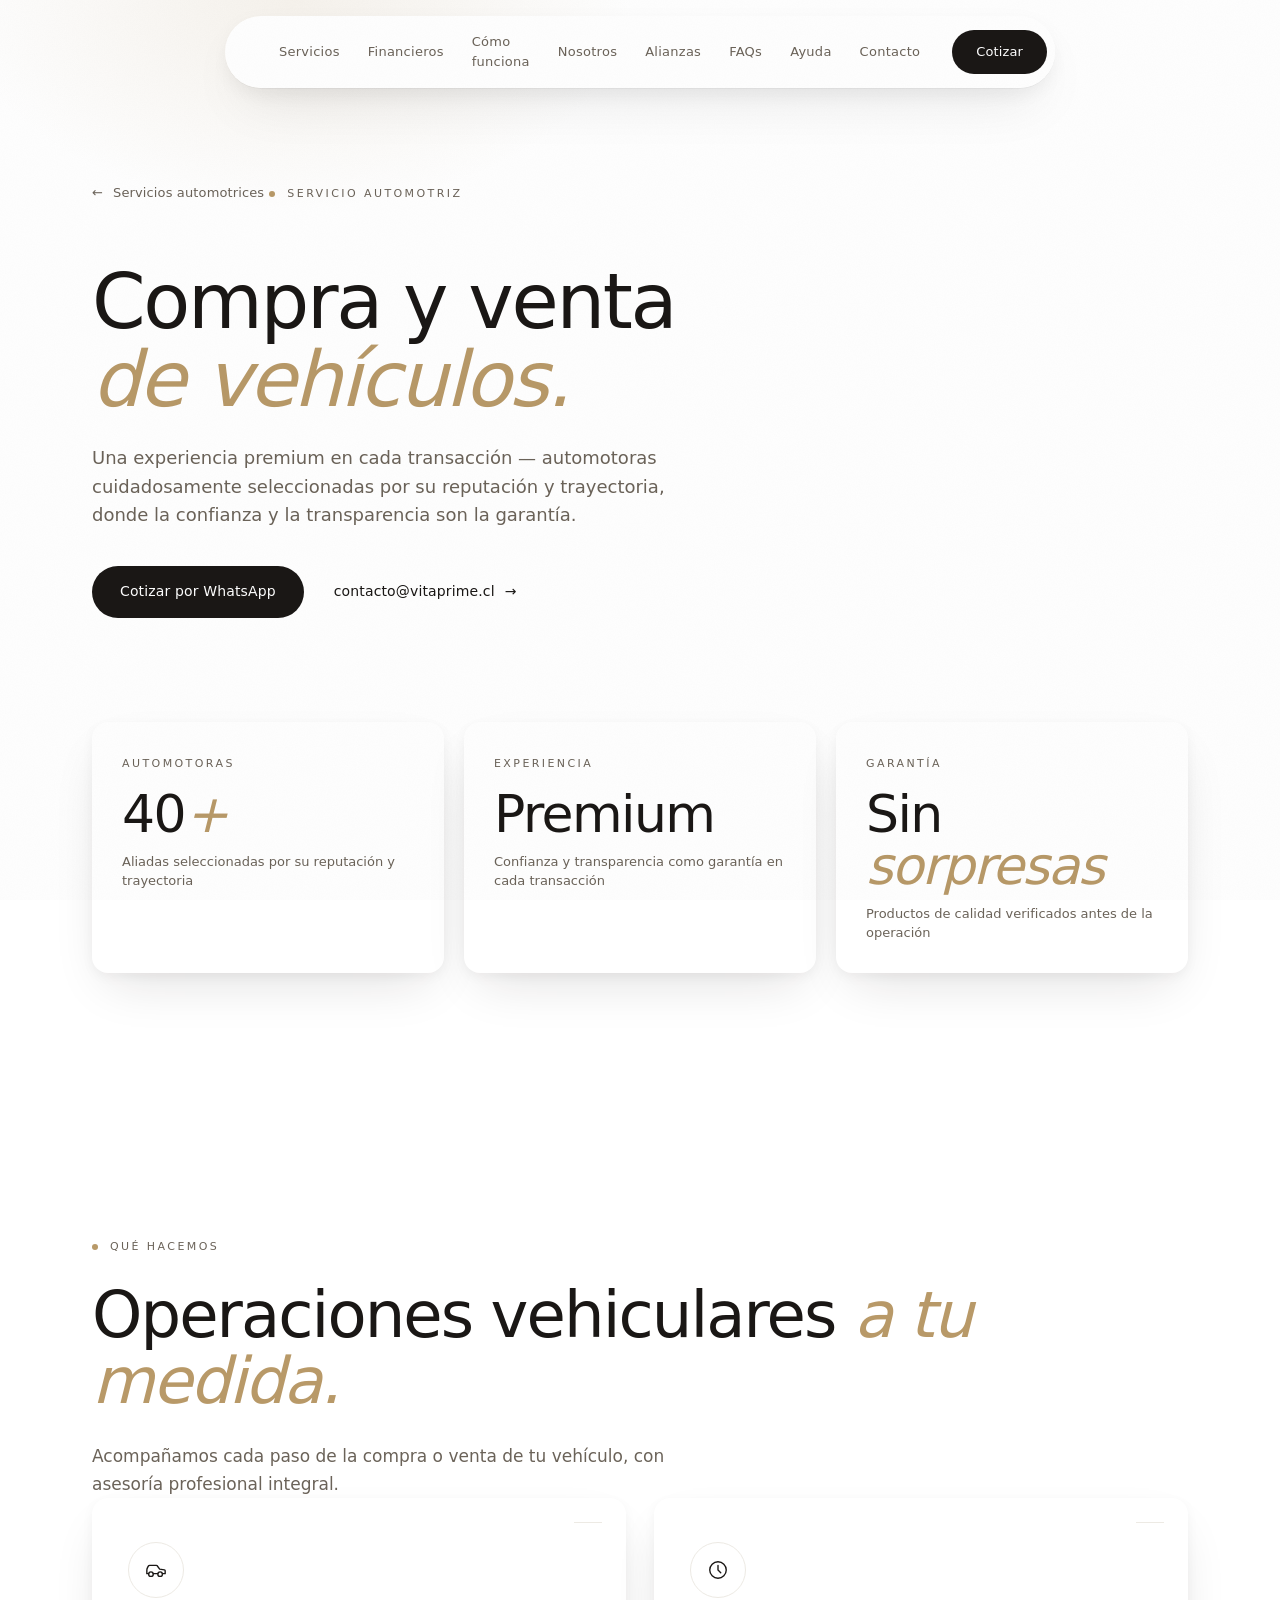
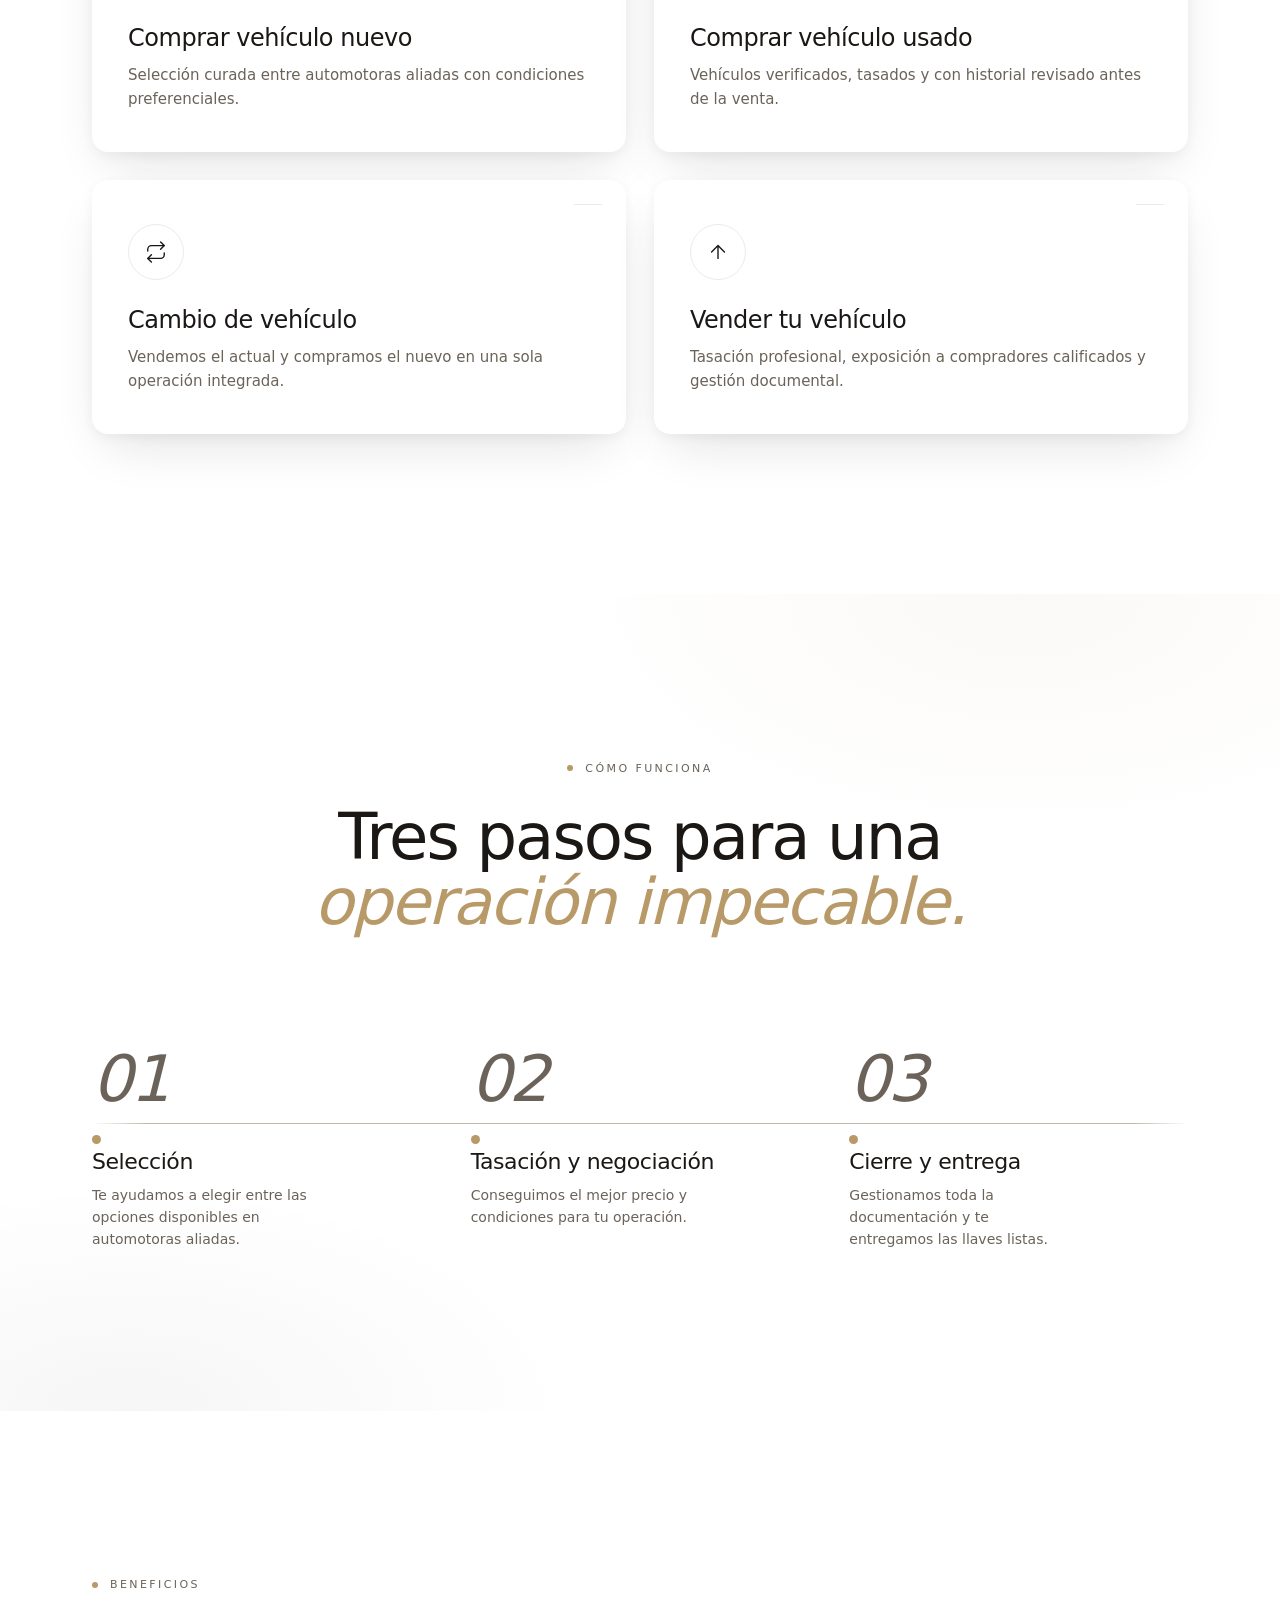
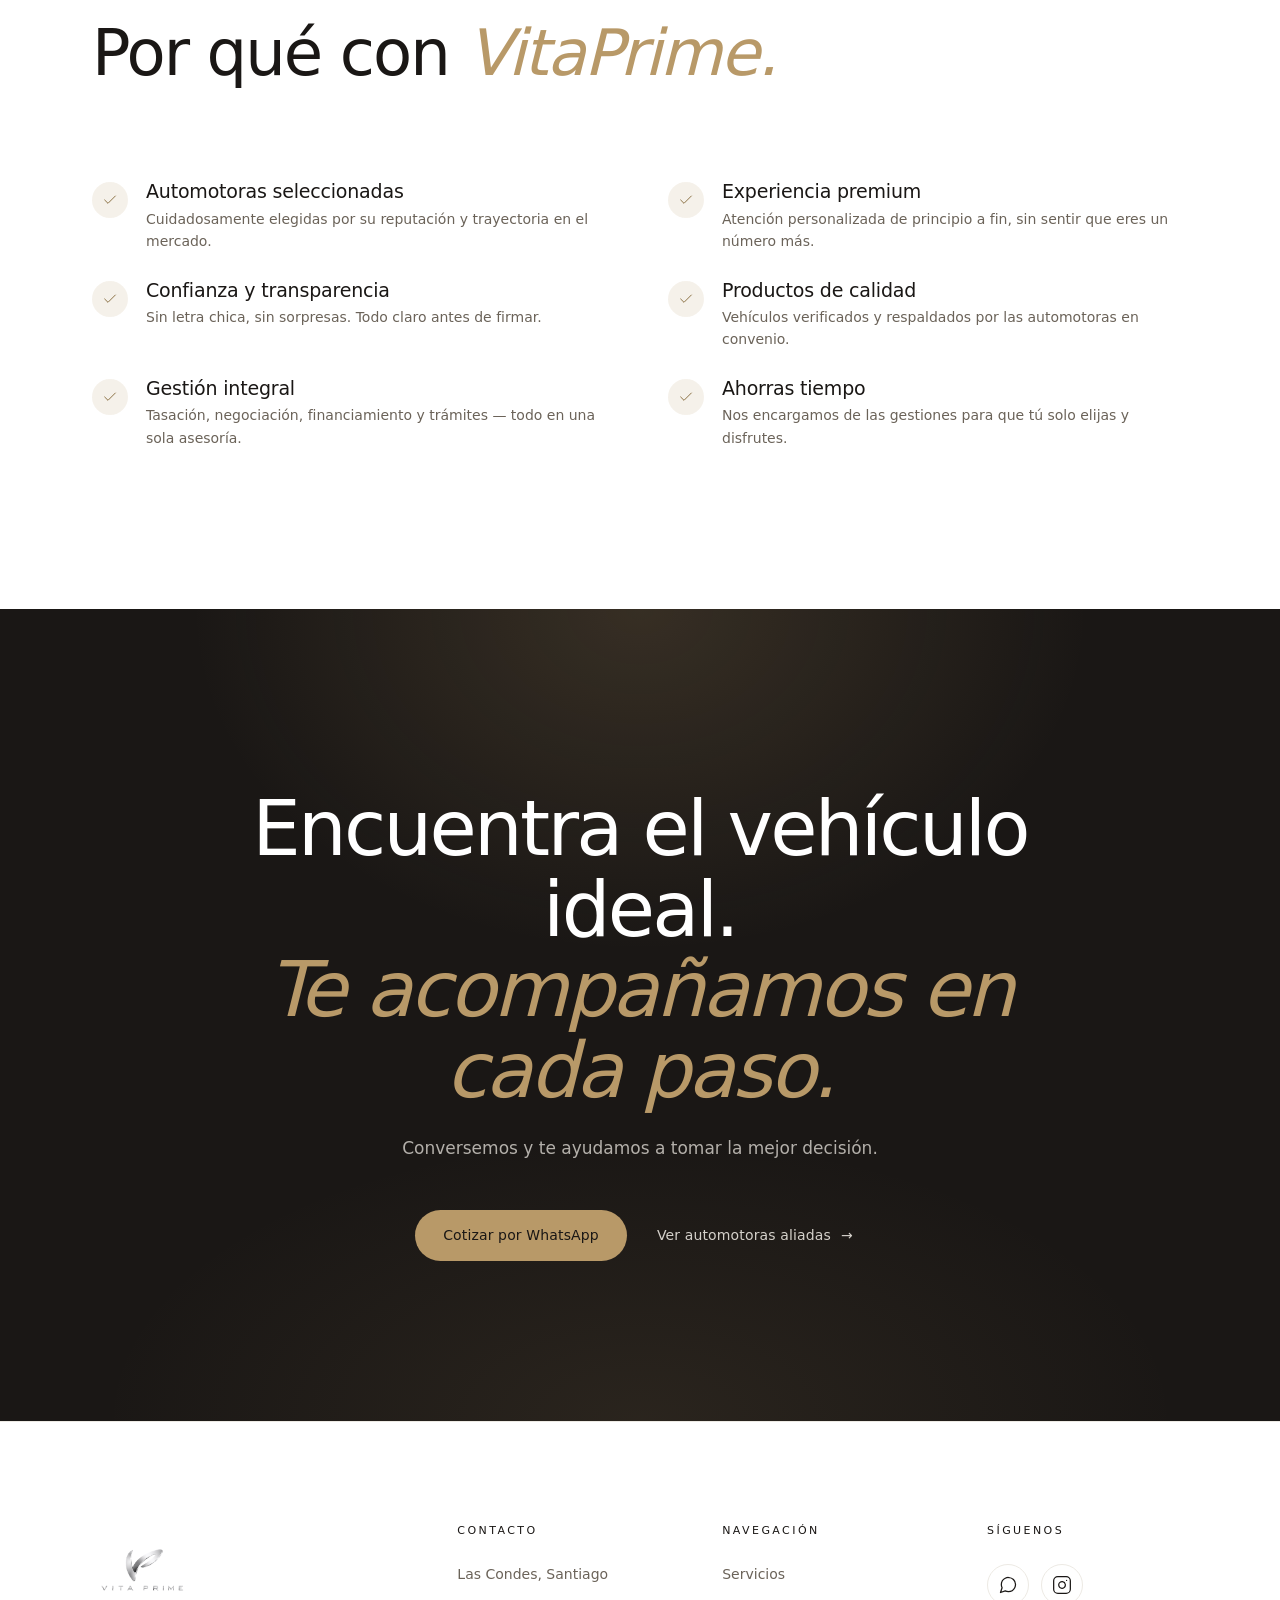
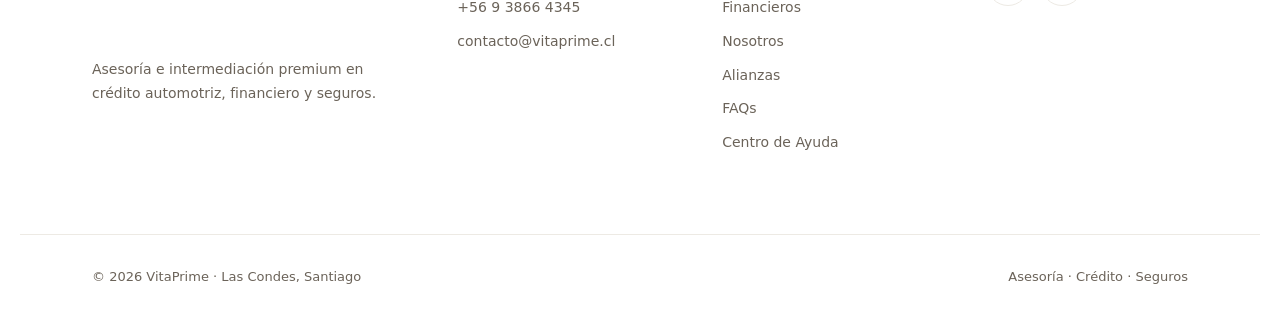
==== productos/compra-venta-vehiculos.html @ 62184d4e "Initial commit: VitaPrime website with editorial premium design - Home page with floating pill navba" ====
<!DOCTYPE html>
<html lang="es">
<head>
  <meta charset="UTF-8">
  <meta name="viewport" content="width=device-width, initial-scale=1.0">
  <title>Compra y Venta de Vehículos — VitaPrime</title>
  <meta name="description" content="Compra y venta de vehículos VitaPrime: asesoría premium en transacciones con +40 automotoras aliadas cuidadosamente seleccionadas. Confianza y transparencia garantizadas.">
  <link rel="stylesheet" href="../styles/reset.css">
  <link rel="stylesheet" href="../styles/main.css">
</head>
<body>

  <header class="nav" id="nav">
    <div class="nav__inner">
      <a href="../index.html" class="nav__logo nav__logo--img" aria-label="VitaPrime inicio">
        <img src="../assets/logos/Logo%20VitaPrime.png" alt="VitaPrime">
      </a>
      <nav class="nav__links" id="navLinks">
        <a href="../index.html#servicios">Servicios</a>
        <a href="../index.html#financieros">Financieros</a>
        <a href="../index.html#proceso">Cómo funciona</a>
        <a href="../index.html#nosotros">Nosotros</a>
        <a href="../index.html#alianzas">Alianzas</a>
        <a href="../index.html#faqs">FAQs</a>
        <a href="../recursos/centro-de-ayuda.html">Ayuda</a>
        <a href="../index.html#contacto">Contacto</a>
      </nav>
      <a href="https://wa.me/56938664345" target="_blank" rel="noopener" class="btn btn--primary nav__cta">Cotizar</a>
      <button class="nav__burger" id="navBurger" aria-label="Abrir menú" aria-expanded="false">
        <span></span><span></span><span></span>
      </button>
    </div>
  </header>

  <section class="product-top">
    <div class="container">
      <a href="../index.html#servicios" class="product-top__back">
        <span aria-hidden="true">←</span> Servicios automotrices
      </a>
      <span class="eyebrow">Servicio automotriz</span>
      <h1 class="product-top__title">
        Compra y venta <span class="muted">de vehículos.</span>
      </h1>
      <p class="product-top__lead">
        Una experiencia premium en cada transacción — automotoras cuidadosamente seleccionadas
        por su reputación y trayectoria, donde la confianza y la transparencia son la garantía.
      </p>
      <div class="product-top__ctas">
        <a href="https://wa.me/56938664345" target="_blank" rel="noopener" class="btn btn--primary">Cotizar por WhatsApp</a>
        <a href="mailto:contacto@vitaprime.cl" class="btn btn--ghost">contacto@vitaprime.cl <span class="arrow" aria-hidden="true">→</span></a>
      </div>
    </div>
  </section>

  <section class="product-stats">
    <div class="container product-stats__inner">
      <article class="card-float product-stat">
        <span class="product-stat__eyebrow">Automotoras</span>
        <div class="product-stat__value">40<span>+</span></div>
        <div class="product-stat__label">Aliadas seleccionadas por su reputación y trayectoria</div>
      </article>
      <article class="card-float product-stat">
        <span class="product-stat__eyebrow">Experiencia</span>
        <div class="product-stat__value">Premium</div>
        <div class="product-stat__label">Confianza y transparencia como garantía en cada transacción</div>
      </article>
      <article class="card-float product-stat">
        <span class="product-stat__eyebrow">Garantía</span>
        <div class="product-stat__value">Sin<span> sorpresas</span></div>
        <div class="product-stat__label">Productos de calidad verificados antes de la operación</div>
      </article>
    </div>
  </section>

  <section class="section" id="usos">
    <div class="container product-grid">
      <header class="product-grid__head">
        <span class="eyebrow">Qué hacemos</span>
        <h2 class="section__title">Operaciones vehiculares <span class="muted">a tu medida.</span></h2>
        <p class="section__lead">
          Acompañamos cada paso de la compra o venta de tu vehículo, con asesoría profesional integral.
        </p>
      </header>

      <div class="grid grid--2x2">
        <article class="card-float service">
          <div class="service__icon" aria-hidden="true">
            <svg viewBox="0 0 24 24" fill="none" stroke="currentColor" stroke-width="1.5" stroke-linecap="round" stroke-linejoin="round"><path d="M14 16H9m10 0h3v-3.15a1 1 0 0 0-.84-.99L16 11l-2.7-3.6a1 1 0 0 0-.8-.4H5.24a2 2 0 0 0-1.8 1.1l-.8 1.63A6 6 0 0 0 2 12.42V16h2"/><circle cx="6.5" cy="16.5" r="2.5"/><circle cx="16.5" cy="16.5" r="2.5"/></svg>
          </div>
          <h3 class="service__title">Comprar vehículo nuevo</h3>
          <p class="service__desc">Selección curada entre automotoras aliadas con condiciones preferenciales.</p>
        </article>

        <article class="card-float service">
          <div class="service__icon" aria-hidden="true">
            <svg viewBox="0 0 24 24" fill="none" stroke="currentColor" stroke-width="1.5" stroke-linecap="round" stroke-linejoin="round"><path d="M21 12a9 9 0 1 1-18 0 9 9 0 0 1 18 0z"/><polyline points="12 7 12 12 15 15"/></svg>
          </div>
          <h3 class="service__title">Comprar vehículo usado</h3>
          <p class="service__desc">Vehículos verificados, tasados y con historial revisado antes de la venta.</p>
        </article>

        <article class="card-float service">
          <div class="service__icon" aria-hidden="true">
            <svg viewBox="0 0 24 24" fill="none" stroke="currentColor" stroke-width="1.5" stroke-linecap="round" stroke-linejoin="round"><polyline points="17 1 21 5 17 9"/><path d="M3 11V9a4 4 0 0 1 4-4h14"/><polyline points="7 23 3 19 7 15"/><path d="M21 13v2a4 4 0 0 1-4 4H3"/></svg>
          </div>
          <h3 class="service__title">Cambio de vehículo</h3>
          <p class="service__desc">Vendemos el actual y compramos el nuevo en una sola operación integrada.</p>
        </article>

        <article class="card-float service">
          <div class="service__icon" aria-hidden="true">
            <svg viewBox="0 0 24 24" fill="none" stroke="currentColor" stroke-width="1.5" stroke-linecap="round" stroke-linejoin="round"><path d="M12 19V6M5 12l7-7 7 7"/></svg>
          </div>
          <h3 class="service__title">Vender tu vehículo</h3>
          <p class="service__desc">Tasación profesional, exposición a compradores calificados y gestión documental.</p>
        </article>
      </div>
    </div>
  </section>

  <section class="section section--alt">
    <div class="container">
      <header class="section__head section__head--center">
        <span class="eyebrow">Cómo funciona</span>
        <h2 class="section__title">Tres pasos para una <span class="muted">operación impecable.</span></h2>
      </header>
      <ol class="process">
        <li class="process__step">
          <span class="process__num">01</span>
          <h3 class="process__title">Selección</h3>
          <p class="process__desc">Te ayudamos a elegir entre las opciones disponibles en automotoras aliadas.</p>
        </li>
        <li class="process__step">
          <span class="process__num">02</span>
          <h3 class="process__title">Tasación y negociación</h3>
          <p class="process__desc">Conseguimos el mejor precio y condiciones para tu operación.</p>
        </li>
        <li class="process__step">
          <span class="process__num">03</span>
          <h3 class="process__title">Cierre y entrega</h3>
          <p class="process__desc">Gestionamos toda la documentación y te entregamos las llaves listas.</p>
        </li>
        <span class="process__line" aria-hidden="true"></span>
      </ol>
    </div>
  </section>

  <section class="section">
    <div class="container product-benefits">
      <header class="section__head">
        <span class="eyebrow">Beneficios</span>
        <h2 class="section__title">Por qué con <span class="muted">VitaPrime.</span></h2>
      </header>
      <ul class="benefits-list">
        <li class="benefits-list__item">
          <div class="benefits-list__icon" aria-hidden="true"><svg viewBox="0 0 24 24" fill="none" stroke="currentColor" stroke-width="1.5" stroke-linecap="round" stroke-linejoin="round"><polyline points="20 6 9 17 4 12"/></svg></div>
          <div><h3>Automotoras seleccionadas</h3><p>Cuidadosamente elegidas por su reputación y trayectoria en el mercado.</p></div>
        </li>
        <li class="benefits-list__item">
          <div class="benefits-list__icon" aria-hidden="true"><svg viewBox="0 0 24 24" fill="none" stroke="currentColor" stroke-width="1.5" stroke-linecap="round" stroke-linejoin="round"><polyline points="20 6 9 17 4 12"/></svg></div>
          <div><h3>Experiencia premium</h3><p>Atención personalizada de principio a fin, sin sentir que eres un número más.</p></div>
        </li>
        <li class="benefits-list__item">
          <div class="benefits-list__icon" aria-hidden="true"><svg viewBox="0 0 24 24" fill="none" stroke="currentColor" stroke-width="1.5" stroke-linecap="round" stroke-linejoin="round"><polyline points="20 6 9 17 4 12"/></svg></div>
          <div><h3>Confianza y transparencia</h3><p>Sin letra chica, sin sorpresas. Todo claro antes de firmar.</p></div>
        </li>
        <li class="benefits-list__item">
          <div class="benefits-list__icon" aria-hidden="true"><svg viewBox="0 0 24 24" fill="none" stroke="currentColor" stroke-width="1.5" stroke-linecap="round" stroke-linejoin="round"><polyline points="20 6 9 17 4 12"/></svg></div>
          <div><h3>Productos de calidad</h3><p>Vehículos verificados y respaldados por las automotoras en convenio.</p></div>
        </li>
        <li class="benefits-list__item">
          <div class="benefits-list__icon" aria-hidden="true"><svg viewBox="0 0 24 24" fill="none" stroke="currentColor" stroke-width="1.5" stroke-linecap="round" stroke-linejoin="round"><polyline points="20 6 9 17 4 12"/></svg></div>
          <div><h3>Gestión integral</h3><p>Tasación, negociación, financiamiento y trámites — todo en una sola asesoría.</p></div>
        </li>
        <li class="benefits-list__item">
          <div class="benefits-list__icon" aria-hidden="true"><svg viewBox="0 0 24 24" fill="none" stroke="currentColor" stroke-width="1.5" stroke-linecap="round" stroke-linejoin="round"><polyline points="20 6 9 17 4 12"/></svg></div>
          <div><h3>Ahorras tiempo</h3><p>Nos encargamos de las gestiones para que tú solo elijas y disfrutes.</p></div>
        </li>
      </ul>
    </div>
  </section>

  <section class="cta-final">
    <div class="container">
      <h2 class="cta-final__title">
        <span class="heavy">Encuentra el vehículo ideal.</span>
        <span class="light">Te acompañamos en cada paso.</span>
      </h2>
      <p class="cta-final__lead">Conversemos y te ayudamos a tomar la mejor decisión.</p>
      <div class="cta-final__buttons">
        <a href="https://wa.me/56938664345" target="_blank" rel="noopener" class="btn btn--bronze">Cotizar por WhatsApp</a>
        <a href="../index.html#alianzas" class="btn btn--ghost">Ver automotoras aliadas <span class="arrow" aria-hidden="true">→</span></a>
      </div>
    </div>
  </section>

  <footer class="footer" id="contacto">
    <div class="container footer__inner">
      <div class="footer__col">
        <a href="../index.html" class="footer__logo" aria-label="VitaPrime"><img src="../assets/logos/Logo%20VitaPrime.png" alt="VitaPrime"></a>
        <p class="footer__about">Asesoría e intermediación premium en crédito automotriz, financiero y seguros.</p>
      </div>
      <div class="footer__col">
        <h5 class="footer__title">Contacto</h5>
        <ul class="footer__list">
          <li>Las Condes, Santiago</li>
          <li><a href="tel:+56938664345">+56 9 3866 4345</a></li>
          <li><a href="mailto:contacto@vitaprime.cl">contacto@vitaprime.cl</a></li>
        </ul>
      </div>
      <div class="footer__col">
        <h5 class="footer__title">Navegación</h5>
        <ul class="footer__list">
          <li><a href="../index.html#servicios">Servicios</a></li>
          <li><a href="../index.html#financieros">Financieros</a></li>
          <li><a href="../index.html#nosotros">Nosotros</a></li>
          <li><a href="../index.html#alianzas">Alianzas</a></li>
          <li><a href="../index.html#faqs">FAQs</a></li>
          <li><a href="../recursos/centro-de-ayuda.html">Centro de Ayuda</a></li>
        </ul>
      </div>
      <div class="footer__col">
        <h5 class="footer__title">Síguenos</h5>
        <div class="footer__social">
          <a href="https://wa.me/56938664345" target="_blank" rel="noopener" aria-label="WhatsApp"><svg viewBox="0 0 24 24" fill="none" stroke="currentColor" stroke-width="1.5" stroke-linecap="round" stroke-linejoin="round" width="20" height="20"><path d="M21 11.5a8.38 8.38 0 0 1-.9 3.8 8.5 8.5 0 0 1-7.6 4.7 8.38 8.38 0 0 1-3.8-.9L3 21l1.9-5.7a8.38 8.38 0 0 1-.9-3.8 8.5 8.5 0 0 1 4.7-7.6 8.38 8.38 0 0 1 3.8-.9h.5a8.48 8.48 0 0 1 8 8v.5z"/></svg></a>
          <a href="https://www.instagram.com/vitaprime.cl/" target="_blank" rel="noopener" aria-label="Instagram"><svg viewBox="0 0 24 24" fill="none" stroke="currentColor" stroke-width="1.5" stroke-linecap="round" stroke-linejoin="round" width="20" height="20"><rect x="2" y="2" width="20" height="20" rx="5" ry="5"/><path d="M16 11.37A4 4 0 1 1 12.63 8 4 4 0 0 1 16 11.37z"/><line x1="17.5" y1="6.5" x2="17.51" y2="6.5"/></svg></a>
        </div>
      </div>
    </div>
    <div class="footer__bottom container">
      <span>© <span id="year"></span> VitaPrime · Las Condes, Santiago</span>
      <span class="footer__credit">Asesoría · Crédito · Seguros</span>
    </div>
  </footer>

  <script src="../scripts/main.js" defer></script>
</body>
</html>
---- styles/main.css ----
/* ============================================
   VitaPrime — Estilos (Editorial Premium)
   ============================================ */

/* ---------- Layout helpers ---------- */
.container {
  width: 100%;
  max-width: var(--container);
  margin: 0 auto;
  padding: 0 var(--gutter-d);
}
.container--narrow { max-width: 880px; }

.section {
  padding: 160px 0;
  position: relative;
  background: var(--bone);
}
.section--alt {
  background: var(--ivory);
  position: relative;
}
/* Sutil radial mesh en secciones alternas — atmósfera */
.section--alt::before {
  content: "";
  position: absolute;
  inset: 0;
  pointer-events: none;
  background:
    radial-gradient(60% 50% at 80% 0%, rgba(184,153,104,0.06) 0%, transparent 60%),
    radial-gradient(50% 40% at 10% 100%, rgba(26,23,21,0.04) 0%, transparent 70%);
}
.section > .container, .section--alt > .container { position: relative; z-index: 1; }

.section__head {
  text-align: left;
  max-width: 760px;
  margin: 0 0 96px;
}
.section__head--center { text-align: center; margin: 0 auto 96px; }

/* Eyebrow editorial: Geist mayúsculas + bullet bronce */
.eyebrow {
  display: inline-flex;
  align-items: center;
  gap: 12px;
  font-family: var(--font-sans);
  font-size: 11px;
  font-weight: 500;
  letter-spacing: 0.22em;
  text-transform: uppercase;
  color: var(--ash);
  margin-bottom: 28px;
}
.eyebrow::before {
  content: "";
  width: 6px;
  height: 6px;
  background: var(--bronze);
  border-radius: 50%;
}
.eyebrow--light { color: rgba(245, 241, 234, 0.85); }

/* Section title: serif display con itálica para la palabra "muted" */
.section__title {
  font-family: var(--font-display);
  font-size: clamp(36px, 5.2vw, 64px);
  font-weight: 400;
  font-variation-settings: 'opsz' 144, 'SOFT' 50;
  line-height: 1.02;
  letter-spacing: -0.03em;
  color: var(--charcoal);
  margin-bottom: 28px;
}
.section__title .muted {
  font-style: italic;
  font-weight: 300;
  font-variation-settings: 'opsz' 144, 'SOFT' 100;
  color: var(--bronze);
  font-feature-settings: 'ss01';
}

.section__lead {
  font-family: var(--font-sans);
  font-size: 17px;
  font-weight: 400;
  line-height: 1.65;
  color: var(--ash);
  max-width: 600px;
}
.section__head--center .section__lead { margin: 0 auto; }

/* ---------- Botones ---------- */
.btn {
  display: inline-flex;
  align-items: center;
  gap: 10px;
  padding: 15px 28px;
  font-family: var(--font-sans);
  font-size: 14px;
  font-weight: 500;
  letter-spacing: 0.01em;
  border-radius: var(--radius-pill);
  transition: transform 0.4s var(--ease-out), background 0.4s var(--ease-out), color 0.4s var(--ease-out), box-shadow 0.4s var(--ease-out);
  white-space: nowrap;
}
.btn--primary {
  background: var(--charcoal);
  color: var(--bone);
}
.btn--primary:hover {
  transform: translateY(-2px);
  background: var(--ink);
  box-shadow: var(--shadow-hover);
}
.btn--light {
  background: var(--bone);
  color: var(--charcoal);
}
.btn--light:hover {
  transform: translateY(-2px);
  background: var(--paper);
  box-shadow: 0 18px 40px rgba(0,0,0,0.25);
}
.btn--bronze {
  background: var(--bronze);
  color: var(--charcoal);
}
.btn--bronze:hover {
  background: var(--bronze-deep);
  color: var(--bone);
  transform: translateY(-2px);
}
.btn--ghost {
  background: transparent;
  color: var(--charcoal);
  padding: 15px 12px;
}
.btn--ghost:hover { color: var(--bronze-deep); }
.btn--ghost-light { color: rgba(245, 241, 234, 0.95); }
.btn--ghost-light:hover { color: var(--bone); }

.btn .arrow {
  display: inline-block;
  transition: transform 0.3s var(--ease-out);
}
.btn:hover .arrow { transform: translateX(4px); }

/* ---------- Tarjetas ---------- */
.card-float {
  background: #FFFFFF;
  border-radius: var(--radius-card);
  padding: 32px;
  box-shadow: var(--shadow-card);
  border: none;
  transition: transform 0.5s var(--ease-out), box-shadow 0.5s var(--ease-out);
}
.card-float:hover {
  transform: translateY(-6px);
  box-shadow: var(--shadow-hover);
}

/* ============================================
   NAV
   ============================================ */
/* Navbar = pill flotante centrado, ancho = contenido */
.nav {
  position: fixed;
  top: 16px;
  left: 50%;
  transform: translateX(-50%);
  z-index: 100;
  background: rgba(255, 255, 255, 0.96);
  backdrop-filter: saturate(180%) blur(20px);
  -webkit-backdrop-filter: saturate(180%) blur(20px);
  border-radius: 9999px;
  box-shadow:
    0 1px 1px rgba(26, 23, 21, 0.04),
    0 8px 24px -4px rgba(26, 23, 21, 0.08),
    0 24px 56px -16px rgba(26, 23, 21, 0.10);
  transition: top 0.45s var(--ease-emph), opacity 0.35s var(--ease-out), box-shadow 0.4s var(--ease-out);
}
/* Estado oculto: se desliza hacia arriba fuera del viewport */
.nav.is-hidden {
  top: -160px;
  opacity: 0;
  pointer-events: none;
}
.nav.is-scrolled {
  box-shadow:
    0 1px 1px rgba(26, 23, 21, 0.05),
    0 12px 32px -6px rgba(26, 23, 21, 0.12),
    0 32px 64px -20px rgba(26, 23, 21, 0.14);
}
/* Pill se ajusta al contenido (sin space-between que dispersaría los items) */
.nav__inner {
  display: flex;
  align-items: center;
  gap: 32px;
  height: 72px;
  width: auto;
  max-width: none;
  margin: 0;
  padding: 0 8px 0 22px;
}

/* Logo serif (texto) — siempre oscuro porque el pill siempre es claro */
.nav__logo {
  display: inline-flex;
  align-items: baseline;
  font-family: var(--font-display);
  font-weight: 500;
  font-size: 24px;
  letter-spacing: -0.02em;
  color: var(--charcoal);
}
.nav__logo-mark--light {
  font-style: italic;
  font-weight: 300;
  color: var(--bronze);
  margin-left: 1px;
}

/* Logo en imagen — desborda verticalmente el pill manteniendo su altura */
.nav { overflow: visible; }
.nav__logo--img {
  display: inline-flex;
  align-items: center;
  height: 72px;          /* misma altura del nav: la imagen se centra y desborda */
}
.nav__logo--img img {
  height: 110px;
  width: auto;
  display: block;
}

.nav__links {
  display: flex;
  align-items: center;
  gap: 28px;
}
.nav__links a {
  font-family: var(--font-sans);
  font-size: 13px;
  font-weight: 500;
  letter-spacing: 0.02em;
  color: var(--ash);
  position: relative;
  transition: color 0.3s var(--ease-out);
}
.nav__links a::after {
  content: "";
  position: absolute;
  left: 0; right: 0; bottom: -8px;
  height: 1px;
  background: currentColor;
  transform: scaleX(0);
  transform-origin: left;
  transition: transform 0.4s var(--ease-out);
}
.nav__links a:hover { color: var(--charcoal); }
.nav__links a:hover::after { transform: scaleX(1); }

.nav__cta {
  background: var(--charcoal);
  color: var(--bone);
  border: none;
  padding: 12px 24px;
  font-size: 13px;
  font-weight: 500;
}
.nav__cta:hover {
  background: var(--bronze);
  color: var(--charcoal);
  transform: translateY(-1px);
}

.nav__burger {
  display: none;
  width: 26px;
  height: 20px;
  flex-direction: column;
  justify-content: space-between;
}
.nav__burger span {
  display: block;
  width: 100%;
  height: 1.5px;
  background: var(--charcoal);
  border-radius: 2px;
  transition: transform 0.4s var(--ease-out), opacity 0.3s;
}
.nav__burger.is-open span:nth-child(1) { transform: translateY(10px) rotate(45deg); }
.nav__burger.is-open span:nth-child(2) { opacity: 0; }
.nav__burger.is-open span:nth-child(3) { transform: translateY(-10px) rotate(-45deg); }

/* ============================================
   HERO — video de fondo + overlay editorial
   ============================================ */
.hero {
  position: relative;
  min-height: 100vh;
  display: flex;
  align-items: center;
  justify-content: flex-start;
  overflow: hidden;
  color: var(--bone);
}
.hero__video {
  position: absolute;
  inset: 0;
  width: 100%;
  height: 100%;
  object-fit: cover;
  z-index: 0;
  filter: saturate(0.85) contrast(1.05);
}
.hero__overlay {
  position: absolute;
  inset: 0;
  z-index: 1;
  background:
    linear-gradient(180deg, rgba(14,12,10,0.55) 0%, rgba(14,12,10,0.30) 35%, rgba(14,12,10,0.65) 100%),
    radial-gradient(70% 60% at 30% 50%, rgba(14,12,10,0.0) 0%, rgba(14,12,10,0.40) 100%);
}

.hero__content {
  position: relative;
  z-index: 3;
  width: 100%;
  max-width: 720px;
  padding: 0 var(--gutter-d);
  margin: 0;
  text-align: left;
}
.hero__title {
  font-family: var(--font-display);
  font-weight: 400;
  font-size: clamp(44px, 7vw, 90px);
  line-height: 0.98;
  letter-spacing: -0.03em;
  margin: 24px 0 32px;
  color: var(--bone);
  text-wrap: balance;
  font-variation-settings: 'opsz' 144, 'SOFT' 50;
}
.hero__title .heavy {
  display: block;
  font-weight: 600;
  letter-spacing: -0.04em;
}
.hero__title .light {
  display: block;
  font-style: italic;
  font-weight: 300;
  color: rgba(245, 241, 234, 0.78);
  letter-spacing: -0.02em;
  margin-top: 6px;
  font-variation-settings: 'opsz' 144, 'SOFT' 100;
}

.hero__lead {
  font-family: var(--font-sans);
  font-size: clamp(15px, 1.4vw, 18px);
  font-weight: 400;
  line-height: 1.65;
  color: rgba(245, 241, 234, 0.85);
  max-width: 540px;
  margin-bottom: 44px;
}

.hero__ctas {
  display: inline-flex;
  align-items: center;
  gap: 18px;
  flex-wrap: wrap;
}

.hero__scroll {
  position: absolute;
  bottom: 36px;
  left: 50%;
  transform: translateX(-50%);
  z-index: 3;
  display: inline-flex;
  align-items: center;
  gap: 10px;
  font-family: var(--font-sans);
  font-size: 11px;
  letter-spacing: 0.22em;
  text-transform: uppercase;
  color: rgba(245, 241, 234, 0.7);
}
.hero__scroll-line {
  display: inline-block;
  width: 40px;
  height: 1px;
  background: rgba(245, 241, 234, 0.5);
  position: relative;
  overflow: hidden;
}
.hero__scroll-line::after {
  content: "";
  position: absolute;
  inset: 0;
  background: var(--bronze);
  transform: translateX(-100%);
  animation: scrollLine 2.4s infinite var(--ease-out);
}
@keyframes scrollLine {
  0% { transform: translateX(-100%); }
  60% { transform: translateX(0); }
  100% { transform: translateX(100%); }
}

/* Hero word reveal (animación staggered) */
.hero .reveal-word {
  display: inline-block;
  opacity: 0;
  transform: translateY(16px);
  animation: wordIn 0.9s var(--ease-emph) forwards;
}
.hero__title .heavy .reveal-word { animation-delay: calc(var(--i, 0) * 80ms + 200ms); }
.hero__title .light .reveal-word { animation-delay: calc(var(--i, 0) * 80ms + 600ms); }
@keyframes wordIn {
  to { opacity: 1; transform: translateY(0); }
}

.hero .eyebrow,
.hero .hero__lead,
.hero .hero__ctas {
  opacity: 0;
  animation: fadeUp 0.8s var(--ease-out) forwards;
}
.hero .eyebrow { animation-delay: 100ms; }
.hero .hero__lead { animation-delay: 1200ms; }
.hero .hero__ctas { animation-delay: 1400ms; }
@keyframes fadeUp {
  from { opacity: 0; transform: translateY(12px); }
  to { opacity: 1; transform: translateY(0); }
}

/* ============================================
   PRODUCT DETAIL — top, stats, benefits
   ============================================ */
.product-top {
  background: var(--bone);
  padding: 180px 0 80px;        /* espacio para que el nav flotante no tape */
  position: relative;
  overflow: hidden;
}
.product-top::before {
  content: "";
  position: absolute;
  inset: -30% 0 auto -10%;
  height: 100%;
  pointer-events: none;
  background: radial-gradient(40% 50% at 30% 30%, rgba(184,153,104,0.12) 0%, transparent 60%);
}
.product-top > .container { position: relative; z-index: 1; }

.product-top__back {
  display: inline-flex;
  align-items: center;
  gap: 10px;
  font-family: var(--font-sans);
  font-size: 13px;
  font-weight: 500;
  letter-spacing: 0.01em;
  color: var(--ash);
  margin-bottom: 40px;
  transition: color 0.3s var(--ease-out), gap 0.3s var(--ease-out);
}
.product-top__back:hover {
  color: var(--charcoal);
  gap: 14px;
}

.product-top__title {
  font-family: var(--font-display);
  font-weight: 400;
  font-size: clamp(40px, 6vw, 80px);
  line-height: 1.02;
  letter-spacing: -0.03em;
  color: var(--charcoal);
  margin: 20px 0 24px;
  max-width: 16ch;
  text-wrap: balance;
}
.product-top__title .muted {
  font-style: italic;
  font-weight: 300;
  color: var(--bronze);
}
.product-top__lead {
  font-family: var(--font-sans);
  font-size: 18px;
  font-weight: 400;
  line-height: 1.6;
  color: var(--ash);
  max-width: 600px;
  margin-bottom: 36px;
}
.product-top__ctas {
  display: inline-flex;
  align-items: center;
  gap: 18px;
  flex-wrap: wrap;
}

.product-stats {
  padding: 24px 0 100px;
  background: var(--bone);
  position: relative;
}
.product-stats__inner {
  display: grid;
  grid-template-columns: repeat(3, 1fr);
  gap: 20px;
}
.product-stat {
  padding: 28px 30px 30px;
  position: relative;
}
.product-stat__eyebrow {
  display: inline-block;
  font-family: var(--font-sans);
  font-size: 11px;
  font-weight: 500;
  letter-spacing: 0.22em;
  text-transform: uppercase;
  color: var(--ash);
  margin-bottom: 16px;
}
.product-stat__value {
  font-family: var(--font-display);
  font-size: clamp(36px, 4.2vw, 52px);
  font-weight: 400;
  line-height: 1;
  letter-spacing: -0.03em;
  color: var(--charcoal);
  margin-bottom: 12px;
}
.product-stat__value span {
  font-style: italic;
  font-weight: 300;
  color: var(--bronze);
}
.product-stat__label {
  font-family: var(--font-sans);
  font-size: 13px;
  font-weight: 400;
  color: var(--ash);
  line-height: 1.5;
}

/* Beneficios — lista con icono check */
.benefits-list {
  display: grid;
  grid-template-columns: repeat(2, 1fr);
  gap: 28px 56px;
  margin-top: 16px;
}
.benefits-list__item {
  display: flex;
  align-items: flex-start;
  gap: 18px;
}
.benefits-list__icon {
  flex: 0 0 auto;
  width: 36px;
  height: 36px;
  border-radius: 50%;
  background: var(--bronze-soft);
  color: var(--bronze-deep);
  display: inline-flex;
  align-items: center;
  justify-content: center;
}
.benefits-list__icon svg { width: 16px; height: 16px; }
.benefits-list__item h3 {
  font-family: var(--font-display);
  font-size: 19px;
  font-weight: 400;
  color: var(--charcoal);
  margin-bottom: 6px;
  letter-spacing: -0.01em;
}
.benefits-list__item p {
  font-family: var(--font-sans);
  font-size: 14px;
  font-weight: 400;
  color: var(--ash);
  line-height: 1.6;
}

@media (max-width: 1023px) {
  .product-top { padding: 140px 0 56px; }
  .product-stats { padding: 16px 0 72px; }
  .product-stats__inner { grid-template-columns: 1fr; gap: 14px; }
  .benefits-list { grid-template-columns: 1fr; gap: 22px; }
}

/* ============================================
   RESOURCES — Tarjetas del Centro de Ayuda
   ============================================ */
.resources {
  display: grid;
  grid-template-columns: repeat(3, 1fr);
  gap: 28px;
  margin-top: 16px;
}
.resource {
  display: flex;
  flex-direction: column;
  padding: 36px 32px 32px;
  position: relative;
}
.resource__icon {
  width: 48px;
  height: 48px;
  border-radius: 50%;
  background: var(--bronze-soft);
  color: var(--bronze-deep);
  display: inline-flex;
  align-items: center;
  justify-content: center;
  margin-bottom: 20px;
  transition: background 0.4s var(--ease-out), color 0.4s var(--ease-out);
}
.resource__icon svg { width: 22px; height: 22px; }
.resource:hover .resource__icon {
  background: var(--bronze);
  color: var(--charcoal);
}
.resource__tag {
  display: inline-block;
  font-family: var(--font-sans);
  font-size: 11px;
  font-weight: 500;
  letter-spacing: 0.18em;
  text-transform: uppercase;
  color: var(--ash);
  margin-bottom: 12px;
}
.resource__title {
  font-family: var(--font-display);
  font-size: 22px;
  font-weight: 400;
  letter-spacing: -0.015em;
  color: var(--charcoal);
  margin-bottom: 14px;
  line-height: 1.2;
}
.resource__desc {
  font-family: var(--font-sans);
  font-size: 14px;
  font-weight: 400;
  color: var(--ash);
  line-height: 1.65;
  margin-bottom: 12px;
}
.resource__note {
  font-family: var(--font-sans);
  font-size: 13px;
  font-weight: 400;
  color: var(--ash);
  line-height: 1.55;
  margin-bottom: 24px;
  padding: 10px 14px;
  background: var(--bronze-soft);
  border-radius: 8px;
}
.resource__note strong {
  color: var(--bronze-deep);
  font-weight: 600;
}
.resource__list {
  margin: 0 0 24px 0;
  padding: 0;
  list-style: none;
}
.resource__list li {
  font-family: var(--font-sans);
  font-size: 14px;
  color: var(--ash);
  padding: 6px 0 6px 20px;
  position: relative;
  line-height: 1.4;
}
.resource__list li::before {
  content: "";
  position: absolute;
  left: 0;
  top: 13px;
  width: 6px;
  height: 6px;
  border-radius: 50%;
  background: var(--bronze);
}
.resource__links {
  display: flex;
  flex-direction: column;
  gap: 10px;
  margin-top: auto;
}
.resource__link {
  display: inline-flex;
  align-items: center;
  gap: 10px;
  margin-top: auto;
  font-family: var(--font-sans);
  font-size: 14px;
  font-weight: 500;
  letter-spacing: 0.01em;
  color: var(--charcoal);
  padding: 12px 18px;
  background: var(--bronze-soft);
  border-radius: var(--radius-pill);
  align-self: flex-start;
  transition: background 0.3s var(--ease-out), color 0.3s var(--ease-out), gap 0.3s var(--ease-out);
}
.resource__link:hover {
  background: var(--bronze);
  color: var(--charcoal);
  gap: 14px;
}
.resource__link--secondary {
  background: transparent;
  border: 1px solid var(--mist);
  color: var(--ash);
}
.resource__link--secondary:hover {
  background: var(--paper);
  color: var(--charcoal);
  border-color: var(--bronze);
}
.resource__ext {
  display: inline-block;
  font-size: 12px;
  transition: transform 0.3s var(--ease-out);
}
.resource__link:hover .resource__ext {
  transform: translate(2px, -2px);
}

/* Estado activo del link en nav */
.nav__links a.is-active {
  color: var(--charcoal);
}
.nav__links a.is-active::after {
  transform: scaleX(1);
}

@media (max-width: 1023px) {
  .resources { grid-template-columns: 1fr; gap: 20px; }
  .resource { padding: 28px 24px 24px; }
}

/* Saber más link en las service cards */
.service__more {
  display: inline-flex;
  align-items: center;
  gap: 8px;
  margin-top: 20px;
  font-family: var(--font-sans);
  font-size: 13px;
  font-weight: 500;
  letter-spacing: 0.01em;
  color: var(--charcoal);
  transition: gap 0.3s var(--ease-out), color 0.3s var(--ease-out);
}
.service__more:hover {
  gap: 12px;
  color: var(--bronze-deep);
}
.service__more .arrow {
  display: inline-block;
  transition: transform 0.3s var(--ease-out);
}
.service__more:hover .arrow { transform: translateX(2px); }

/* ============================================
   TRUST BAND
   ============================================ */
.trust {
  background: var(--bone);
  padding: 80px 0 100px;
  margin-top: -80px;
  position: relative;
  z-index: 5;
}
.trust__inner {
  display: grid;
  grid-template-columns: repeat(4, 1fr);
  gap: 24px;
}
.trust__card {
  text-align: left;
  padding: 32px 30px 28px;
  transform: rotate(var(--rot, 0deg));
  transition: transform 0.5s var(--ease-out), box-shadow 0.5s var(--ease-out);
  background: var(--paper);
}
.trust__card:hover {
  transform: rotate(0deg) translateY(-6px);
  box-shadow: var(--shadow-hover);
}
.trust__value {
  font-family: var(--font-display);
  font-size: 56px;
  font-weight: 400;
  line-height: 1;
  letter-spacing: -0.04em;
  color: var(--charcoal);
  margin-bottom: 14px;
  font-variation-settings: 'opsz' 144, 'SOFT' 50;
}
.trust__value span {
  font-style: italic;
  font-weight: 300;
  color: var(--bronze);
  font-variation-settings: 'opsz' 144, 'SOFT' 100;
}
.trust__label {
  font-family: var(--font-sans);
  font-size: 13px;
  font-weight: 400;
  color: var(--ash);
  line-height: 1.5;
  max-width: 200px;
}

/* ============================================
   GRID GENÉRICO
   ============================================ */
.grid { display: grid; gap: 28px; }
.grid--2x2 { grid-template-columns: repeat(2, 1fr); }

/* ============================================
   SERVICIOS
   ============================================ */
.service {
  padding: 44px 36px 40px;
  position: relative;
}
/* hairline bronce decorativo en la esquina */
.service::after {
  content: "";
  position: absolute;
  top: 24px;
  right: 24px;
  width: 28px;
  height: 1px;
  background: var(--mist);
  transition: background 0.4s var(--ease-out), width 0.4s var(--ease-out);
}
.service:hover::after { background: var(--bronze); width: 44px; }

.service__icon {
  width: 56px;
  height: 56px;
  border-radius: 50%;
  background: var(--bone);
  color: var(--charcoal);
  display: inline-flex;
  align-items: center;
  justify-content: center;
  margin-bottom: 28px;
  border: 1px solid var(--mist);
  transition: background 0.4s var(--ease-out), color 0.4s var(--ease-out), border-color 0.4s var(--ease-out);
}
.service__icon svg { width: 22px; height: 22px; }
.service:hover .service__icon {
  background: var(--bronze);
  color: var(--charcoal);
  border-color: var(--bronze);
}
.service__title {
  font-family: var(--font-display);
  font-size: 24px;
  font-weight: 400;
  margin-bottom: 12px;
  color: var(--charcoal);
  letter-spacing: -0.02em;
  font-variation-settings: 'opsz' 144, 'SOFT' 50;
}
.service__desc {
  font-family: var(--font-sans);
  font-size: 15px;
  font-weight: 400;
  color: var(--ash);
  line-height: 1.65;
}

/* ============================================
   PROCESO — stepper con línea continua + marcadores
   ============================================ */
.process {
  display: flex;
  gap: 40px;
  position: relative;
  padding-top: 16px;
}

/* Línea horizontal que recorre TODA la fila de pasos */
.process__line {
  position: absolute;
  top: 92px;                 /* coincide con el centro del marcador (88px + 4.5px) */
  left: 0;
  right: 0;
  height: 1px;
  background: var(--smoke);  /* visible pero suave */
  z-index: 0;
  /* fade lateral para que la línea "respire" en los extremos */
  mask-image: linear-gradient(90deg, transparent 0, #000 5%, #000 95%, transparent 100%);
  -webkit-mask-image: linear-gradient(90deg, transparent 0, #000 5%, #000 95%, transparent 100%);
}
/* (quitamos los puntos viejos en los extremos de la línea) */
.process__line::before,
.process__line::after { display: none; }

.process__step {
  flex: 1;
  position: relative;
  z-index: 1;
  text-align: left;
}

/* Marcador (dot) en CADA paso, alineado con el borde izquierdo del número */
.process__step::before {
  content: "";
  position: absolute;
  top: 88px;
  left: 0;
  width: 9px;
  height: 9px;
  background: var(--bronze);
  border-radius: 50%;
  z-index: 2;
  /* halo blanco: la línea se "rompe" visualmente al cruzar cada marcador */
  box-shadow: 0 0 0 5px #FFFFFF;
}
/* último paso destacado (final del camino) */
.process__step:last-child::before {
  background: var(--bronze-deep);
  box-shadow: 0 0 0 5px #FFFFFF, 0 0 0 10px rgba(184, 153, 104, 0.20);
}

.process__num {
  display: block;
  font-family: var(--font-display);
  font-style: italic;
  font-size: 64px;
  font-weight: 300;
  letter-spacing: -0.04em;
  color: var(--ash);          /* CAMBIO: era --mist (casi invisible); ahora visible */
  line-height: 1;
  height: 64px;
  margin-bottom: 40px;        /* deja espacio para el dot + respiración antes del título */
  font-variation-settings: 'opsz' 144, 'SOFT' 100;
}
.process__title {
  font-family: var(--font-display);
  font-size: 22px;
  font-weight: 400;
  color: var(--charcoal);
  margin-bottom: 10px;
  letter-spacing: -0.02em;
}
.process__desc {
  font-family: var(--font-sans);
  font-size: 14px;
  font-weight: 400;
  color: var(--ash);
  line-height: 1.6;
  max-width: 220px;
}

/* ============================================
   ABOUT
   ============================================ */
.about {
  display: grid;
  grid-template-columns: 0.9fr 1.1fr;
  gap: 96px;
  align-items: center;
}
.about__media {
  position: relative;
  display: flex;
  align-items: center;
  justify-content: center;
}
.about__logo {
  width: 100%;
  max-width: 420px;
  height: auto;
  filter: drop-shadow(0 24px 48px rgba(26,23,21,0.14));
  transition: transform 0.8s var(--ease-emph);
}
.about__media:hover .about__logo { transform: scale(1.02); }

.about__values {
  display: grid;
  grid-template-columns: repeat(3, 1fr);
  gap: 16px;
  margin-top: 48px;
}
.about__value { padding: 24px; }
.about__value h4 {
  font-family: var(--font-display);
  font-size: 18px;
  font-weight: 400;
  margin-bottom: 8px;
  color: var(--charcoal);
  letter-spacing: -0.01em;
}
.about__value p {
  font-family: var(--font-sans);
  font-size: 13px;
  color: var(--ash);
  line-height: 1.55;
}

/* ============================================
   FINANCE — Logo cloud
   ============================================ */
.finance {
  position: relative;
  padding: 120px 0 130px;
  background: #FFFFFF;
  overflow: hidden;
}
/* halo radial sutil bronce arriba */
.finance::before {
  content: "";
  position: absolute;
  inset: -40% 0 auto 0;
  height: 80%;
  pointer-events: none;
  background: radial-gradient(50% 60% at 50% 0%, rgba(184,153,104,0.08) 0%, transparent 65%);
}
.finance__head {
  position: relative;
  z-index: 1;
  text-align: center;
  margin-bottom: 16px;
}
.finance__head .eyebrow {
  display: inline-flex;
}
.finance__title {
  font-family: var(--font-display);
  font-size: clamp(28px, 3.2vw, 40px);
  font-weight: 400;
  line-height: 1.15;
  letter-spacing: -0.025em;
  color: var(--charcoal);
  max-width: 720px;
  margin: 0 auto;
  font-variation-settings: 'opsz' 144, 'SOFT' 50;
}
.finance__title .muted {
  color: var(--ash);
  font-style: italic;
  font-weight: 300;
  font-variation-settings: 'opsz' 144, 'SOFT' 100;
}
.finance__title .bold {
  font-weight: 500;
  color: var(--charcoal);
}
.finance__divider {
  position: relative;
  z-index: 1;
  height: 1px;
  margin: 0 auto;
  max-width: 92%;
  background: var(--mist);
  mask-image: linear-gradient(to right, transparent, black 18%, black 82%, transparent);
  -webkit-mask-image: linear-gradient(to right, transparent, black 18%, black 82%, transparent);
}

.marquee--logos {
  margin-top: 0;
  padding: 40px 0;
  border: none;
  background: #8C8278;
}
.logo-img {
  flex: 0 0 auto;
  height: 48px;
  width: auto;
  max-width: 200px;
  object-fit: contain;
  transition: transform 0.5s var(--ease-out);
}
.logo-img:hover { transform: scale(1.06); }

/* Variante XL para la sección de Nuestras Alianzas */
.logo-img--xl {
  height: 140px;
  max-width: 280px;
}

/* ============================================
   LOGO GRID — variante estática con celdas + cruces
   ============================================ */
.finance--grid .finance__head { margin-bottom: 48px; }

.logo-grid-wrap {
  position: relative;
  z-index: 1;
}

/* Línea superior + inferior full-width (sale del container) */
.logo-grid-wrap::before,
.logo-grid-wrap::after {
  content: "";
  position: absolute;
  left: 50%;
  transform: translateX(-50%);
  width: 100vw;
  height: 1px;
  background: var(--mist);
  pointer-events: none;
}
.logo-grid-wrap::before { top: 0; }
.logo-grid-wrap::after { bottom: 0; }

.logo-grid {
  display: grid;
  grid-template-columns: repeat(3, 1fr);
  position: relative;
  border-left: 1px solid var(--mist);
  border-right: 1px solid var(--mist);
}

.logo-grid__cell {
  position: relative;
  display: flex;
  align-items: center;
  justify-content: center;
  background: #FFFFFF;
  padding: 56px 32px;
  min-height: 260px;
  border-right: 1px solid var(--mist);
  border-bottom: 1px solid var(--mist);
}
/* sin border-right en la última columna */
.logo-grid__cell:nth-child(3n) { border-right: none; }
/* sin border-bottom en la última fila (cells 4-6) */
.logo-grid__cell:nth-child(n+4) { border-bottom: none; }

/* Patrón checkerboard: alternancia sutil */
.logo-grid__cell--alt { background: #FAFAF8; }

/* Cruces "+" en las intersecciones interiores */
.logo-grid__cell--plus-br::after {
  content: "";
  position: absolute;
  right: -7px;
  bottom: -7px;
  width: 14px;
  height: 14px;
  background:
    linear-gradient(var(--ash), var(--ash)) center/100% 1px no-repeat,
    linear-gradient(var(--ash), var(--ash)) center/1px 100% no-repeat;
  z-index: 2;
  opacity: 0.55;
}

.logo-grid__img {
  max-height: 170px;
  max-width: 92%;
  width: auto;
  height: auto;
  object-fit: contain;
  transition: transform 0.5s var(--ease-out), opacity 0.4s var(--ease-out);
  opacity: 0.92;
}
.logo-grid__cell:hover .logo-grid__img {
  transform: scale(1.06);
  opacity: 1;
}

/* ============================================
   ALIANZAS — Marquee editorial
   ============================================ */
.marquee {
  margin-top: 64px;
  overflow: hidden;
  position: relative;
  padding: 24px 0;
  border-top: 1px solid var(--mist);
  border-bottom: 1px solid var(--mist);
  mask-image: linear-gradient(90deg, transparent, #000 6%, #000 94%, transparent);
  -webkit-mask-image: linear-gradient(90deg, transparent, #000 6%, #000 94%, transparent);
}
.marquee__track {
  display: flex;
  align-items: center;
  gap: 64px;
  width: max-content;
  animation-name: marquee;
  animation-duration: 70s;
  animation-timing-function: linear;
  animation-iteration-count: infinite;
  animation-direction: normal;
}
.marquee:hover .marquee__track { animation-play-state: paused; }

/* Variantes del track — DESPUÉS del base para que el cascade aplique correctamente */
.marquee__track--reverse {
  animation-direction: reverse;
  animation-duration: 55s;
  gap: 80px;
}
.marquee__track--alianzas {
  animation-direction: normal;
  animation-duration: 50s;
  gap: 96px;
}

.marquee__logo {
  flex: 0 0 auto;
  display: inline-flex;
  align-items: baseline;
  gap: 16px;
  font-family: var(--font-display);
  font-style: italic;
  font-weight: 400;
  font-size: clamp(28px, 3.2vw, 40px);
  letter-spacing: -0.02em;
  color: var(--ash);
  white-space: nowrap;
  transition: color 0.4s var(--ease-out);
  font-variation-settings: 'opsz' 144, 'SOFT' 100;
}
.marquee__logo::after {
  content: "—";
  font-family: var(--font-display);
  font-style: normal;
  font-weight: 300;
  color: var(--bronze);
  margin-left: 24px;
}
.marquee__logo:hover { color: var(--charcoal); }

@keyframes marquee {
  from { transform: translateX(0); }
  to { transform: translateX(-50%); }
}

/* ============================================
   FAQ
   ============================================ */
.faq {
  display: flex;
  flex-direction: column;
  gap: 14px;
  margin-top: 56px;
}
.faq__item {
  background: #FFFFFF;
  border-radius: var(--radius-card);
  box-shadow: var(--shadow-card);
  padding: 0 32px;
  transition: box-shadow 0.4s var(--ease-out), transform 0.4s var(--ease-out);
}
.faq__item:hover { box-shadow: var(--shadow-hover); }
.faq__item[open] {
  box-shadow: var(--shadow-hover);
  transform: translateY(-2px);
}

.faq__item summary {
  list-style: none;
  cursor: pointer;
  padding: 28px 0;
  font-family: var(--font-display);
  font-size: 19px;
  font-weight: 400;
  color: var(--charcoal);
  display: flex;
  align-items: center;
  justify-content: space-between;
  gap: 16px;
  letter-spacing: -0.015em;
  position: relative;
}
.faq__item summary::-webkit-details-marker { display: none; }
.faq__item summary::after {
  content: "";
  width: 14px;
  height: 14px;
  flex: 0 0 auto;
  background:
    linear-gradient(var(--ash), var(--ash)) center/100% 1px no-repeat,
    linear-gradient(var(--ash), var(--ash)) center/1px 100% no-repeat;
  transition: transform 0.4s var(--ease-out), background 0.4s;
}
.faq__item[open] summary::after {
  background: linear-gradient(var(--bronze), var(--bronze)) center/100% 1px no-repeat;
  transform: rotate(180deg);
}
.faq__item p {
  padding: 0 0 28px;
  font-family: var(--font-sans);
  font-size: 15px;
  font-weight: 400;
  color: var(--ash);
  line-height: 1.7;
  max-width: 720px;
}

/* ============================================
   CTA FINAL
   ============================================ */
.cta-final {
  padding: 180px 0 160px;
  background: var(--charcoal);
  text-align: center;
  position: relative;
  overflow: hidden;
  color: var(--bone);
}
.cta-final::before {
  content: "";
  position: absolute;
  inset: 0;
  background:
    radial-gradient(50% 60% at 50% 0%, rgba(184,153,104,0.18) 0%, transparent 70%),
    radial-gradient(60% 50% at 50% 100%, rgba(184,153,104,0.10) 0%, transparent 70%);
}
.cta-final > .container { position: relative; z-index: 1; }

.cta-final__title {
  font-family: var(--font-display);
  font-size: clamp(40px, 6vw, 80px);
  line-height: 1.05;
  letter-spacing: -0.035em;
  margin-bottom: 24px;
  color: var(--bone);
  max-width: 900px;
  margin-left: auto;
  margin-right: auto;
}
.cta-final__title .heavy {
  display: block;
  font-weight: 500;
}
.cta-final__title .light {
  display: block;
  font-style: italic;
  font-weight: 300;
  color: var(--bronze);
  font-variation-settings: 'opsz' 144, 'SOFT' 100;
}
.cta-final__lead {
  font-family: var(--font-sans);
  font-size: 17px;
  font-weight: 400;
  color: rgba(245, 241, 234, 0.7);
  margin-bottom: 48px;
  max-width: 520px;
  margin-left: auto;
  margin-right: auto;
}
.cta-final__buttons {
  display: inline-flex;
  align-items: center;
  gap: 18px;
  flex-wrap: wrap;
  justify-content: center;
}
.cta-final .btn--ghost { color: rgba(245, 241, 234, 0.85); }
.cta-final .btn--ghost:hover { color: var(--bronze); }

/* ============================================
   FOOTER
   ============================================ */
.footer {
  background: var(--bone);
  padding: 100px 0 36px;
  border-top: 1px solid var(--mist);
}
.footer__inner {
  display: grid;
  grid-template-columns: 1.5fr 1fr 1fr 1fr;
  gap: 64px;
  margin-bottom: 80px;
}
.footer__logo {
  display: inline-block;
  margin-bottom: 20px;
}
.footer__logo img {
  height: 100px;
  width: auto;
  display: block;
  transition: transform 0.4s var(--ease-out);
}
.footer__logo:hover img { transform: translateY(-2px); }

.footer__about {
  font-family: var(--font-sans);
  font-size: 14px;
  font-weight: 400;
  color: var(--ash);
  max-width: 320px;
  line-height: 1.7;
  margin-top: 8px;
}
.footer__title {
  font-family: var(--font-sans);
  font-size: 11px;
  font-weight: 500;
  text-transform: uppercase;
  letter-spacing: 0.22em;
  color: var(--charcoal);
  margin-bottom: 24px;
}
.footer__list { display: flex; flex-direction: column; gap: 12px; }
.footer__list li, .footer__list a {
  font-family: var(--font-sans);
  font-size: 14px;
  font-weight: 400;
  color: var(--ash);
}
.footer__list a:hover { color: var(--bronze-deep); }

.footer__social { display: flex; gap: 12px; }
.footer__social a {
  width: 42px;
  height: 42px;
  border-radius: 50%;
  background: var(--paper);
  color: var(--charcoal);
  display: inline-flex;
  align-items: center;
  justify-content: center;
  border: 1px solid var(--mist);
  transition: background 0.4s var(--ease-out), color 0.4s var(--ease-out), transform 0.4s var(--ease-out), border-color 0.4s var(--ease-out);
}
.footer__social a:hover {
  background: var(--charcoal);
  color: var(--bone);
  border-color: var(--charcoal);
  transform: translateY(-2px);
}

.footer__bottom {
  display: flex;
  align-items: center;
  justify-content: space-between;
  padding-top: 32px;
  border-top: 1px solid var(--mist);
  font-family: var(--font-sans);
  font-size: 13px;
  font-weight: 400;
  color: var(--ash);
}

/* ============================================
   ANIMACIONES DE ENTRADA
   ============================================ */
.reveal {
  opacity: 0;
  transform: translateY(28px);
  transition: opacity 0.9s var(--ease-emph), transform 0.9s var(--ease-emph);
}
.reveal.is-visible {
  opacity: 1;
  transform: translateY(0);
}

/* ============================================
   RESPONSIVE
   ============================================ */
@media (max-width: 1023px) {
  .container { padding: 0 36px; }
  .hero__content { padding: 0 36px; max-width: 100%; }
  .section { padding: 110px 0; }
  .section__head { margin-bottom: 64px; }

  /* En mobile/tablet: pill se extiende a los lados + logo CENTRADO y más grande */
  .nav {
    top: 12px;
    left: 12px;
    right: 12px;
    transform: none;       /* anula el translateX del desktop */
  }
  .nav__inner {
    position: relative;
    width: 100%;
    height: 64px;
    padding: 0 24px;
    justify-content: center;   /* centra el logo horizontalmente */
    gap: 0;
  }
  .nav__logo--img {
    height: 64px;
  }
  .nav__logo--img img {
    height: 110px;             /* logo grande que desborda el pill */
  }
  /* Burger anclado a la derecha, fuera del flow flex */
  .nav__burger {
    display: flex;
    position: absolute;
    right: 20px;
    top: 50%;
    transform: translateY(-50%);
  }

  .nav__links { display: none; }
  .nav__cta { display: none; }

  /* Menu móvil: pill flotante DEBAJO del navbar pill */
  .nav__links.is-open {
    display: flex;
    flex-direction: column;
    align-items: stretch;
    gap: 0;
    position: fixed;
    top: calc(12px + 64px + 8px);  /* margen-top + alto nav + gap */
    left: 12px;
    right: 12px;
    background: rgba(255, 255, 255, 0.97);
    backdrop-filter: saturate(180%) blur(20px);
    -webkit-backdrop-filter: saturate(180%) blur(20px);
    padding: 12px 24px;
    border-radius: 28px;
    box-shadow:
      0 1px 1px rgba(26, 23, 21, 0.04),
      0 12px 32px -6px rgba(26, 23, 21, 0.12),
      0 32px 64px -20px rgba(26, 23, 21, 0.14);
    border: none;
  }
  .nav__links.is-open a {
    color: var(--charcoal);
    padding: 18px 0;
    border-bottom: 1px solid var(--mist);
    font-size: 16px;
    font-family: var(--font-sans);
    font-weight: 500;
    letter-spacing: 0;
    text-transform: none;
  }
  .nav__links.is-open a:last-child { border-bottom: none; }
  .nav__links.is-open a::after { display: none; }

  .trust { margin-top: -40px; padding: 60px 0 80px; }
  .trust__inner {
    grid-template-columns: repeat(2, 1fr);
    gap: 16px;
  }

  .grid--2x2 { grid-template-columns: 1fr; }

  /* Stepper en tablet: 2 columnas, sin línea horizontal */
  .process {
    flex-wrap: wrap;
    gap: 48px 32px;
  }
  .process__step { flex: 1 1 calc(50% - 16px); }
  .process__line { display: none; }
  .process__step::before { display: none; }
  .process__num { margin-bottom: 20px; }

  .about {
    grid-template-columns: 1fr;
    gap: 56px;
  }
  .about__media { max-width: 380px; margin: 0 auto; }
  .about__values { grid-template-columns: 1fr; gap: 12px; }

  .footer__inner {
    grid-template-columns: 1fr 1fr;
    gap: 48px;
  }
}

@media (max-width: 640px) {
  .container { padding: 0 24px; }
  .hero__content { padding: 0 24px; }
  .section { padding: 80px 0; }
  .section__head { margin-bottom: 48px; }

  .hero {
    min-height: 92vh;
    align-items: flex-end;          /* contenido al fondo del hero */
    padding-bottom: 56px;
  }
  .hero__content {
    text-align: center;             /* bloque entero centrado */
    margin: 0 auto;
    max-width: 100%;
    width: 100%;
  }
  .hero__title { font-size: clamp(36px, 11vw, 60px); }
  .hero__lead {
    font-size: 15px;
    margin-bottom: 32px;
    margin-left: auto;
    margin-right: auto;
  }
  .hero__ctas {
    justify-content: center;
    width: 100%;
  }
  .hero__ctas .btn { width: 100%; justify-content: center; }
  .hero__scroll { display: none; }

  .trust__inner { grid-template-columns: 1fr; }
  .trust__card { transform: none !important; }

  .process { flex-direction: column; gap: 36px; }
  .process__step { flex: 1 1 100%; }

  .marquee__logo { font-size: 24px; }
  .logo-img { height: 28px; max-width: 130px; }
  .logo-img--xl { height: 88px; max-width: 180px; }
  .marquee__track--reverse { gap: 48px; }
  .marquee__track--alianzas { gap: 56px; }
  .finance { padding: 72px 0 80px; }
  .finance__head { margin-bottom: 36px; }

  /* Logo grid: 2 cols en mobile */
  .logo-grid { grid-template-columns: repeat(2, 1fr); }
  .logo-grid__cell { padding: 40px 20px; }
  .logo-grid__cell:nth-child(3n) { border-right: 1px solid var(--mist); }
  .logo-grid__cell:nth-child(2n) { border-right: none; }
  .logo-grid__cell:nth-child(n+4) { border-bottom: 1px solid var(--mist); }
  .logo-grid__cell:nth-child(n+5) { border-bottom: none; }
  /* mover cruces en mobile a las nuevas intersecciones (celdas 1, 3) */
  .logo-grid__cell--plus-br::after { display: none; }
  .logo-grid__cell:nth-child(1)::after,
  .logo-grid__cell:nth-child(3)::after {
    content: "";
    position: absolute;
    right: -7px;
    bottom: -7px;
    width: 14px;
    height: 14px;
    background:
      linear-gradient(var(--ash), var(--ash)) center/100% 1px no-repeat,
      linear-gradient(var(--ash), var(--ash)) center/1px 100% no-repeat;
    z-index: 2;
    opacity: 0.55;
    display: block;
  }
  .logo-grid__img { max-height: 120px; max-width: 90%; }
  .logo-grid__cell { min-height: 180px; padding: 36px 18px; }

  .cta-final { padding: 110px 0; }

  .footer { padding: 64px 0 24px; }
  .footer__inner {
    grid-template-columns: 1fr;
    gap: 40px;
    margin-bottom: 48px;
  }
  .footer__bottom {
    flex-direction: column;
    gap: 8px;
    text-align: center;
  }
}
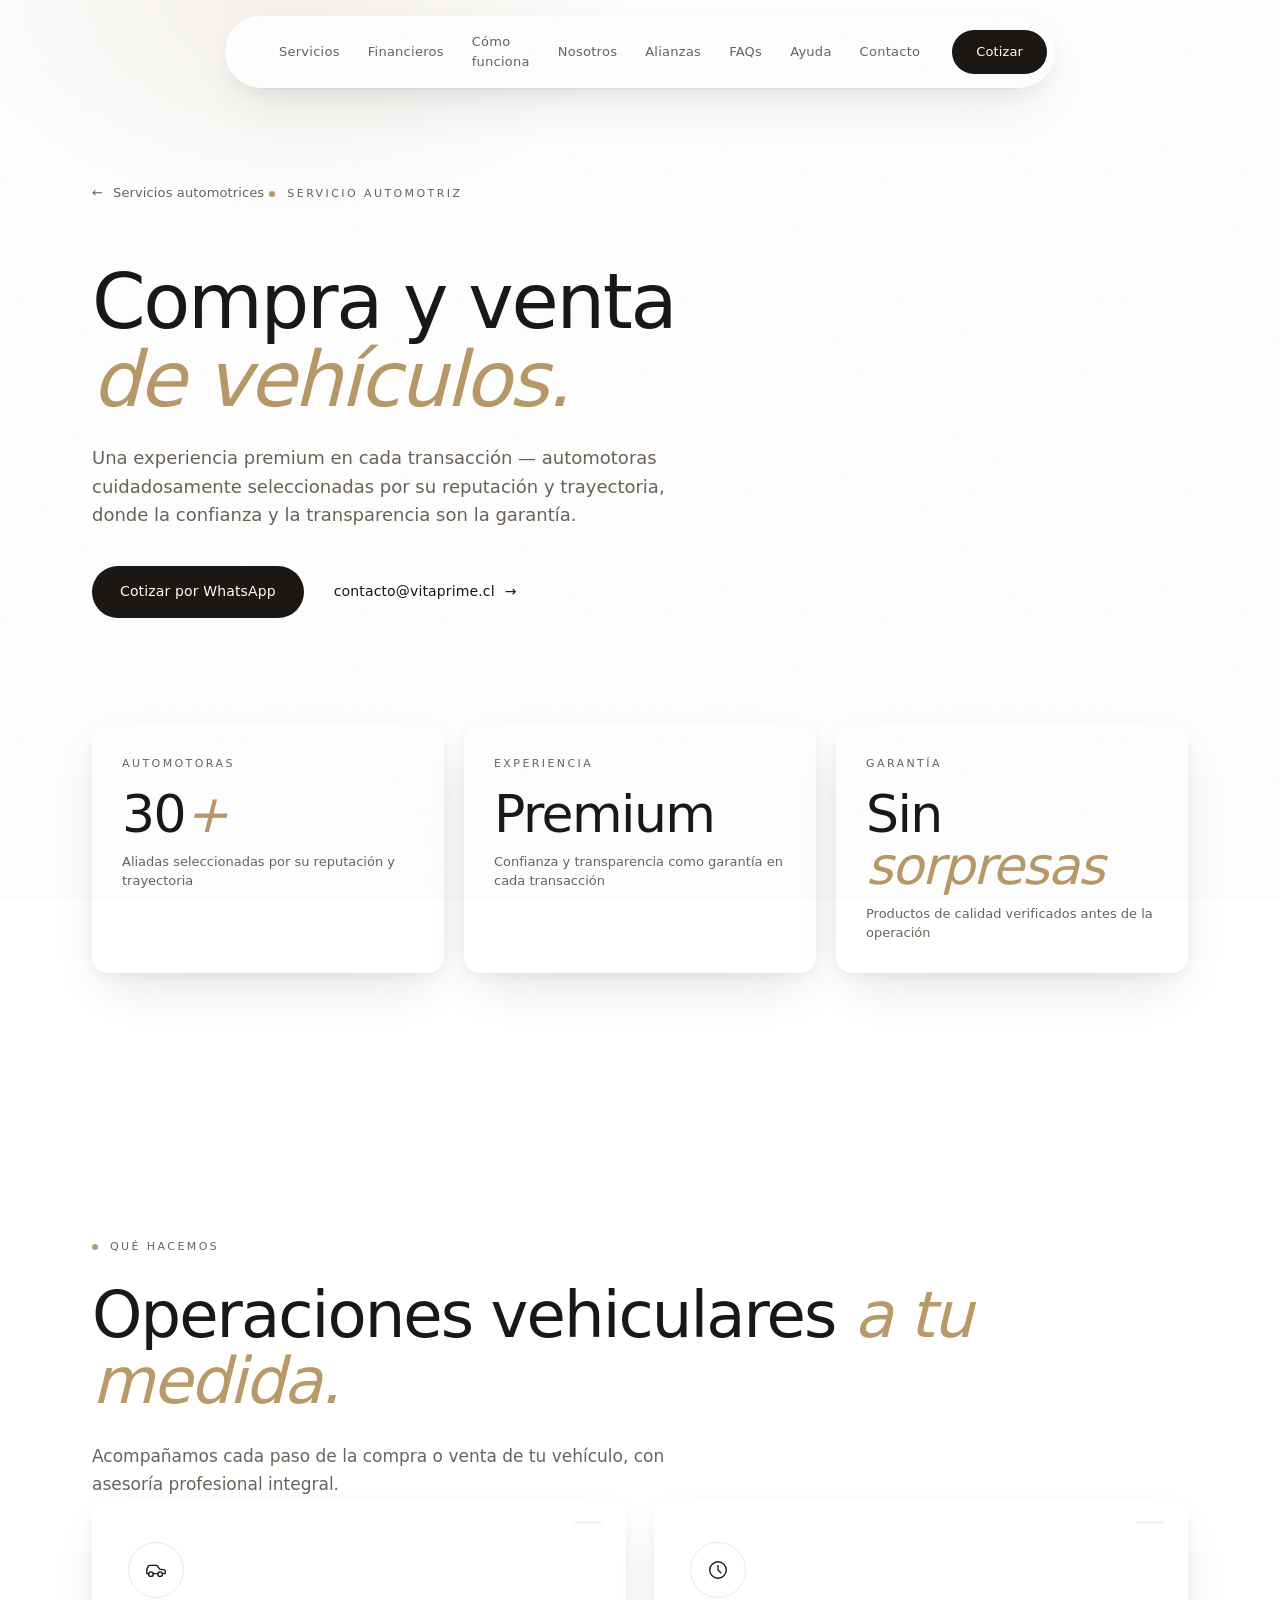
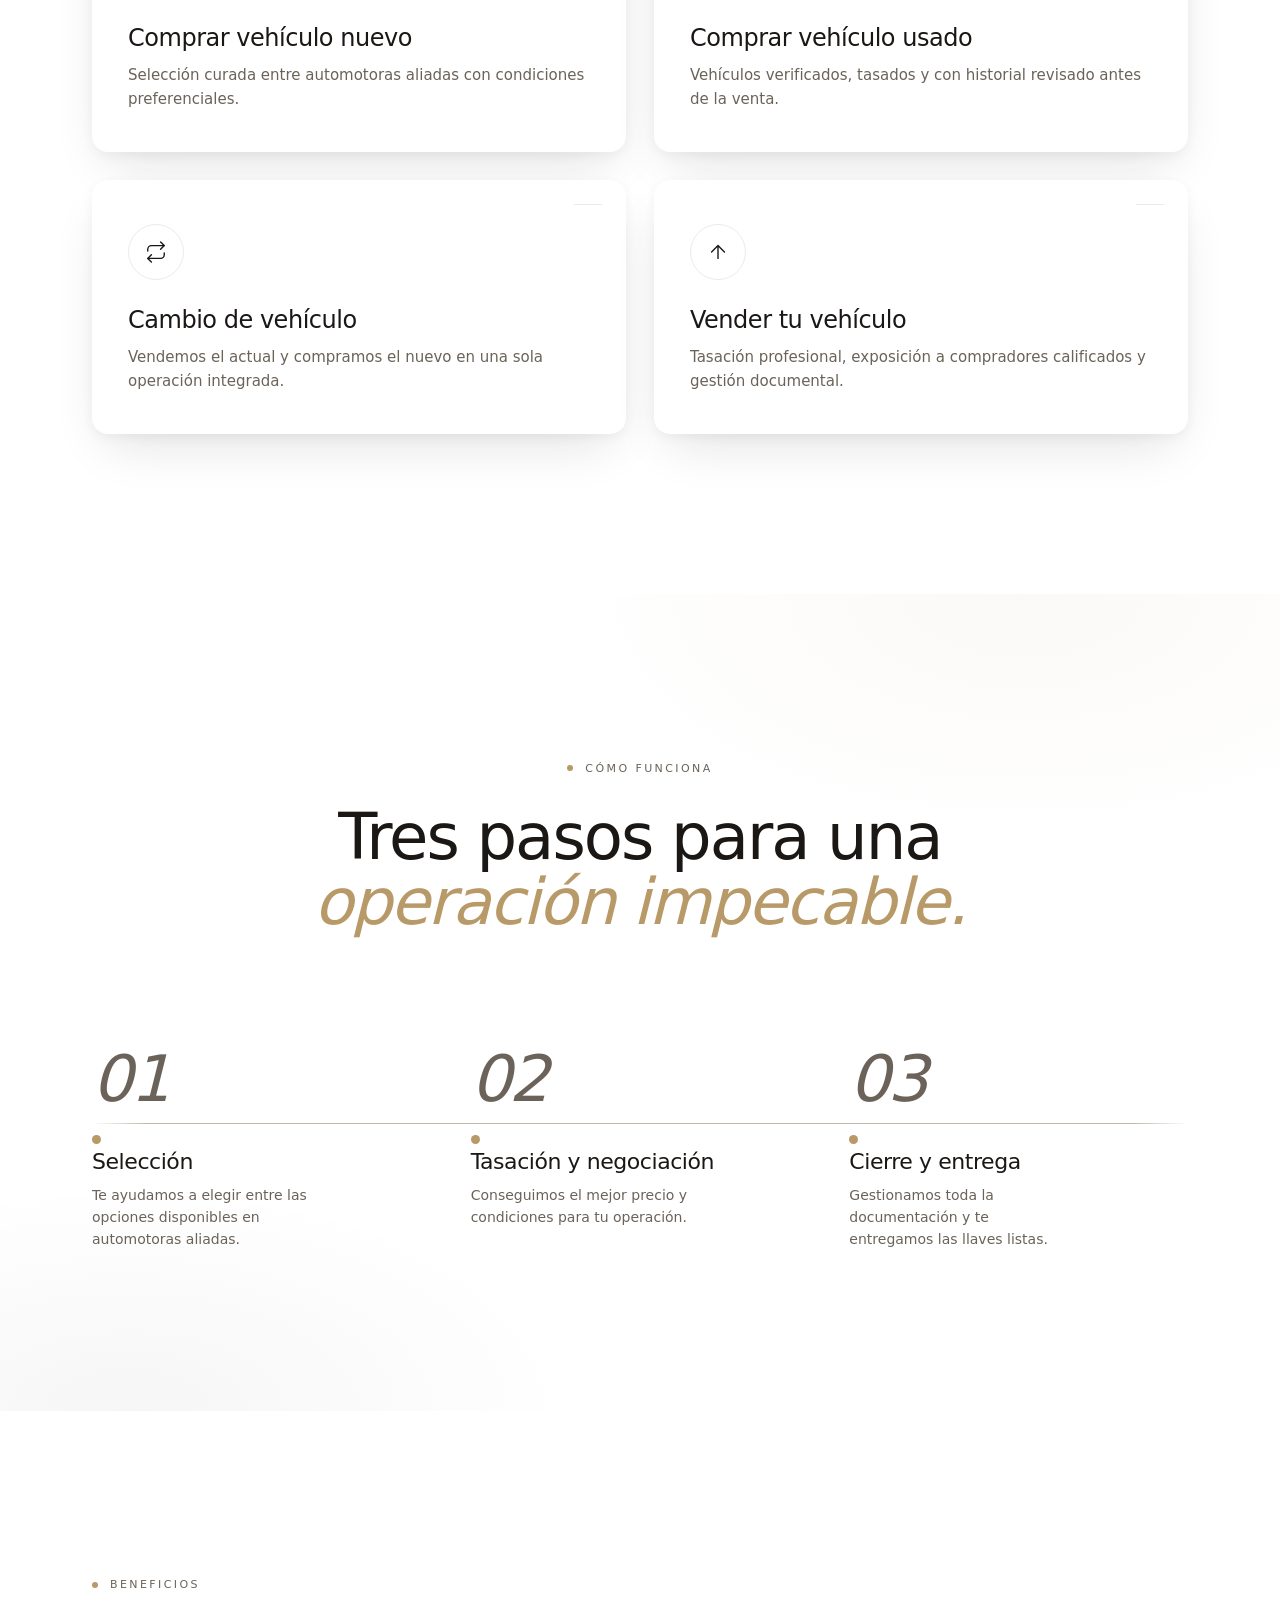
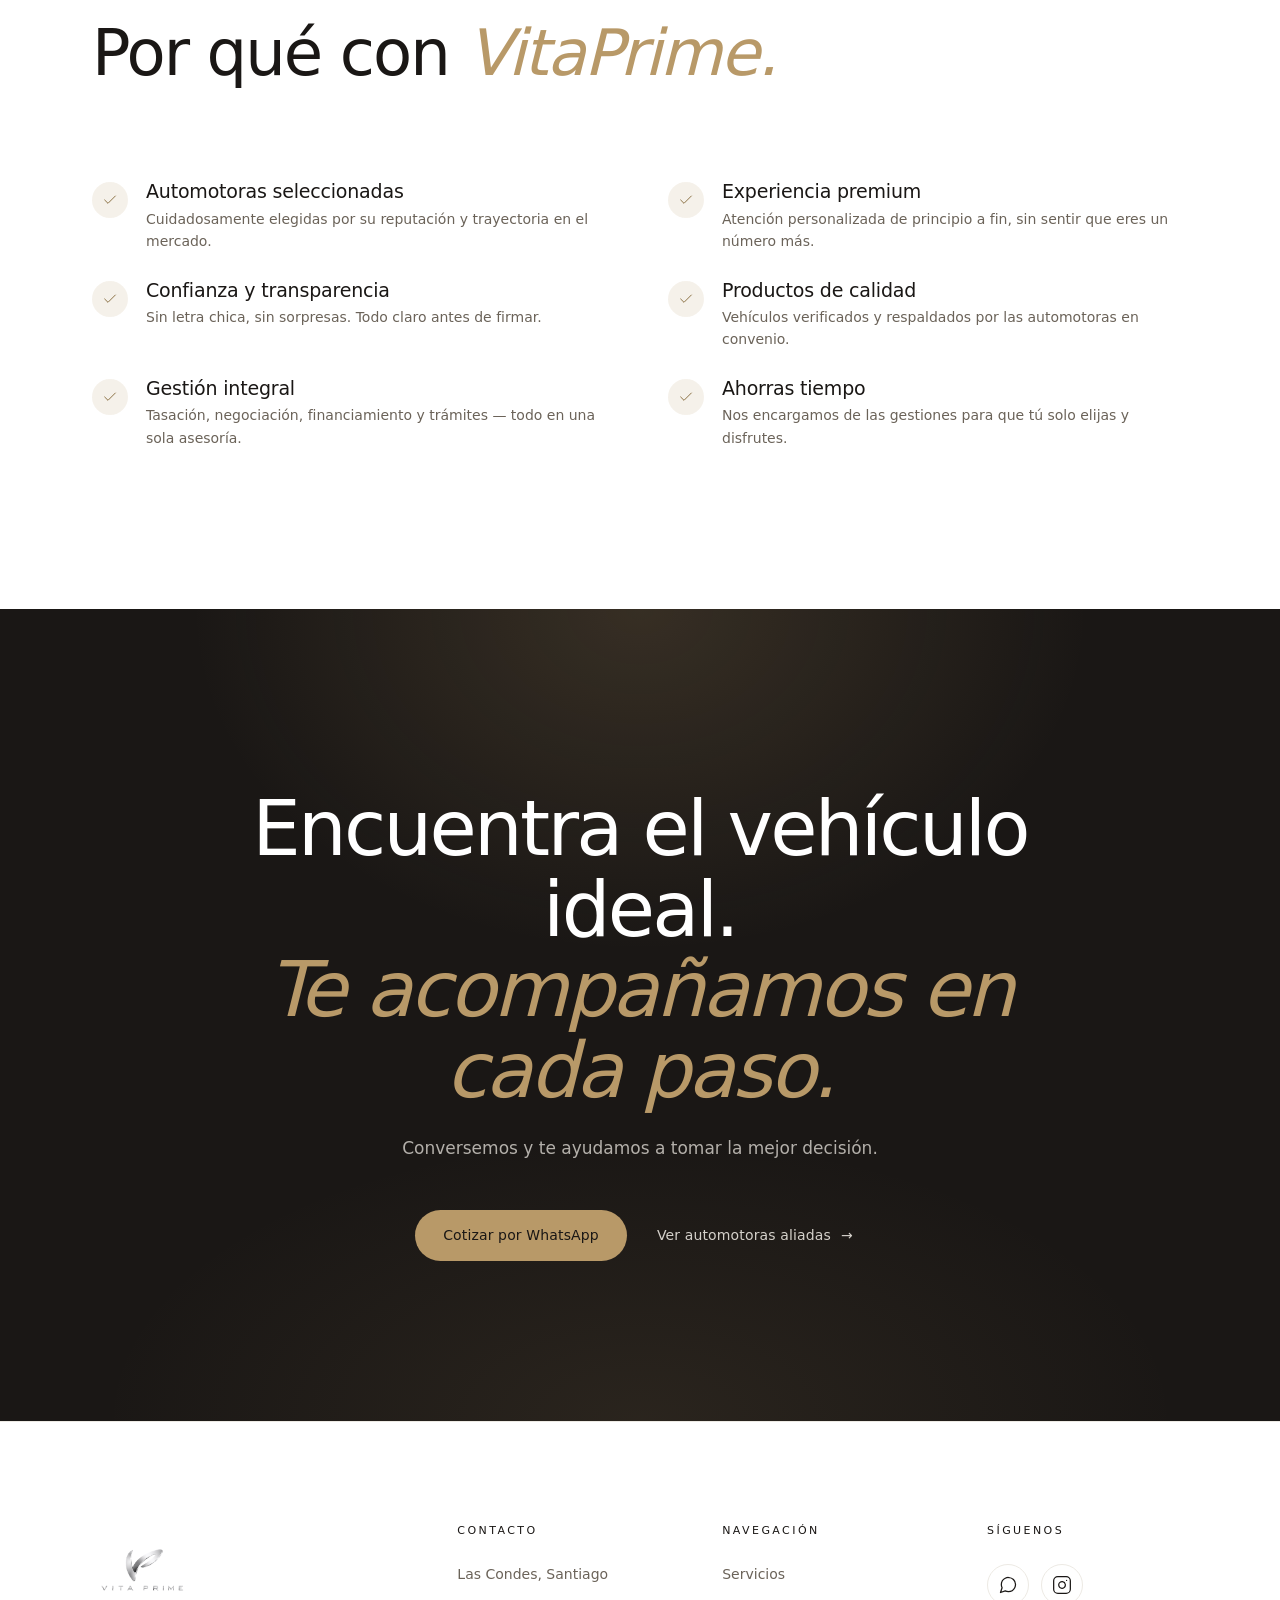
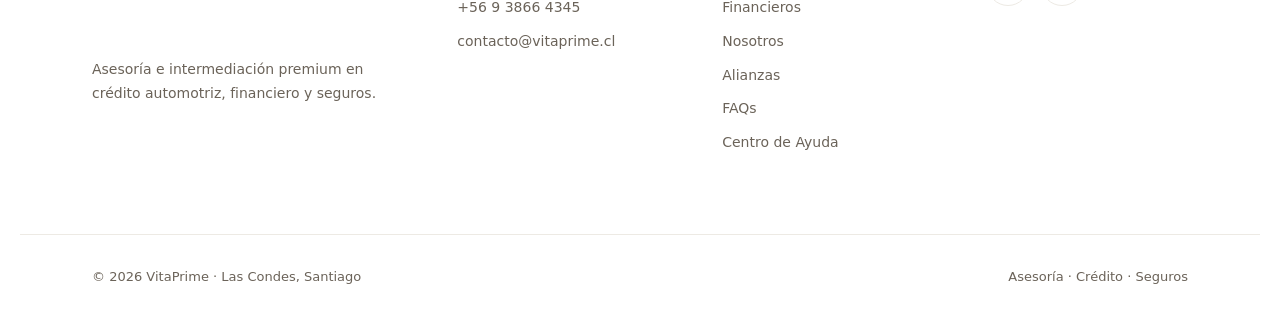
==== commit 0b551f30: "Add automotoras and instituciones links, reorganize sections - Convert automotoras marquee to clicka" ====
--- a/productos/compra-venta-vehiculos.html
+++ b/productos/compra-venta-vehiculos.html
@@ -4,7 +4,7 @@
   <meta charset="UTF-8">
   <meta name="viewport" content="width=device-width, initial-scale=1.0">
   <title>Compra y Venta de Vehículos — VitaPrime</title>
-  <meta name="description" content="Compra y venta de vehículos VitaPrime: asesoría premium en transacciones con +40 automotoras aliadas cuidadosamente seleccionadas. Confianza y transparencia garantizadas.">
+  <meta name="description" content="Compra y venta de vehículos VitaPrime: asesoría premium en transacciones con +30 automotoras aliadas cuidadosamente seleccionadas. Confianza y transparencia garantizadas.">
   <link rel="stylesheet" href="../styles/reset.css">
   <link rel="stylesheet" href="../styles/main.css">
 </head>
@@ -56,7 +56,7 @@
     <div class="container product-stats__inner">
       <article class="card-float product-stat">
         <span class="product-stat__eyebrow">Automotoras</span>
-        <div class="product-stat__value">40<span>+</span></div>
+        <div class="product-stat__value">30<span>+</span></div>
         <div class="product-stat__label">Aliadas seleccionadas por su reputación y trayectoria</div>
       </article>
       <article class="card-float product-stat">
--- a/styles/main.css
+++ b/styles/main.css
@@ -1233,8 +1233,10 @@
   font-weight: 400;
   font-size: clamp(28px, 3.2vw, 40px);
   letter-spacing: -0.02em;
-  color: var(--ash);
+  color: var(--charcoal);
+  text-decoration: none;
   white-space: nowrap;
+  cursor: pointer;
   transition: color 0.4s var(--ease-out);
   font-variation-settings: 'opsz' 144, 'SOFT' 100;
 }
@@ -1246,7 +1248,7 @@
   color: var(--bronze);
   margin-left: 24px;
 }
-.marquee__logo:hover { color: var(--charcoal); }
+.marquee__logo:hover { color: var(--bronze-deep); }
 
 @keyframes marquee {
   from { transform: translateX(0); }
